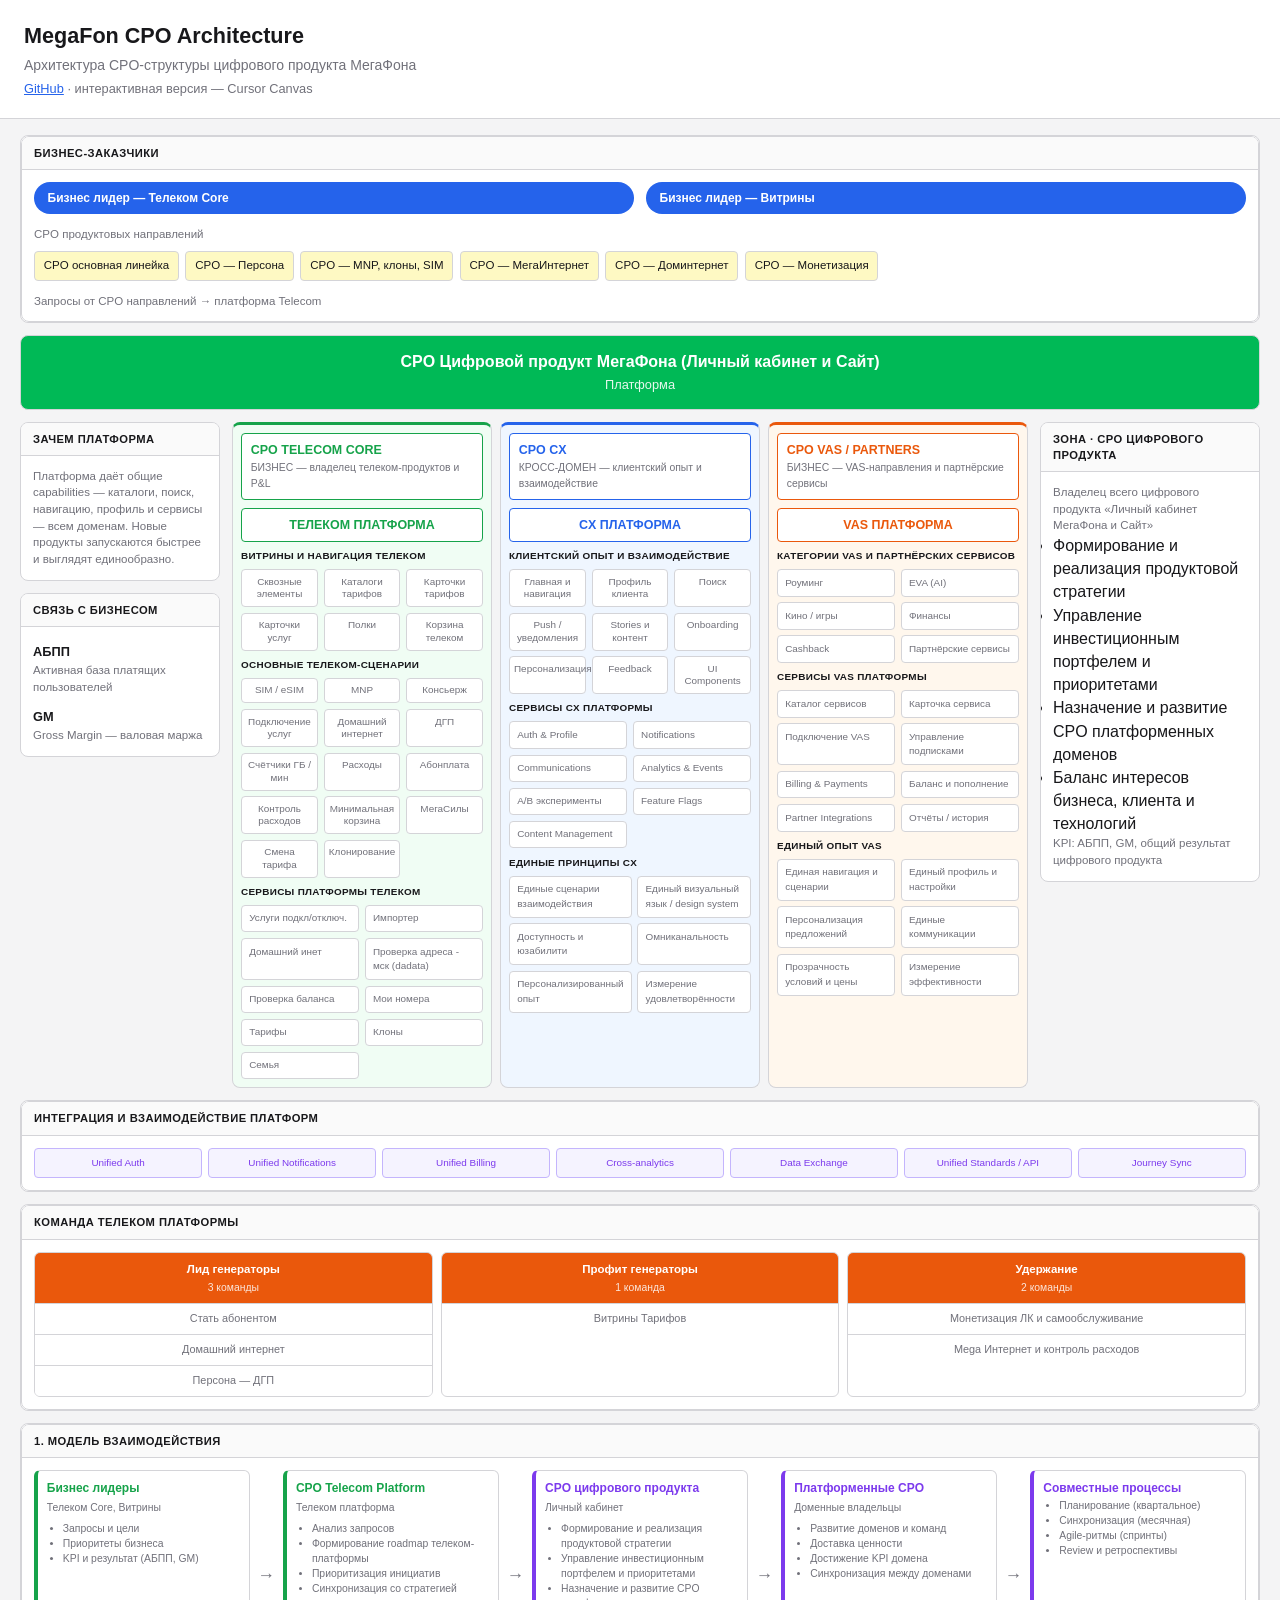
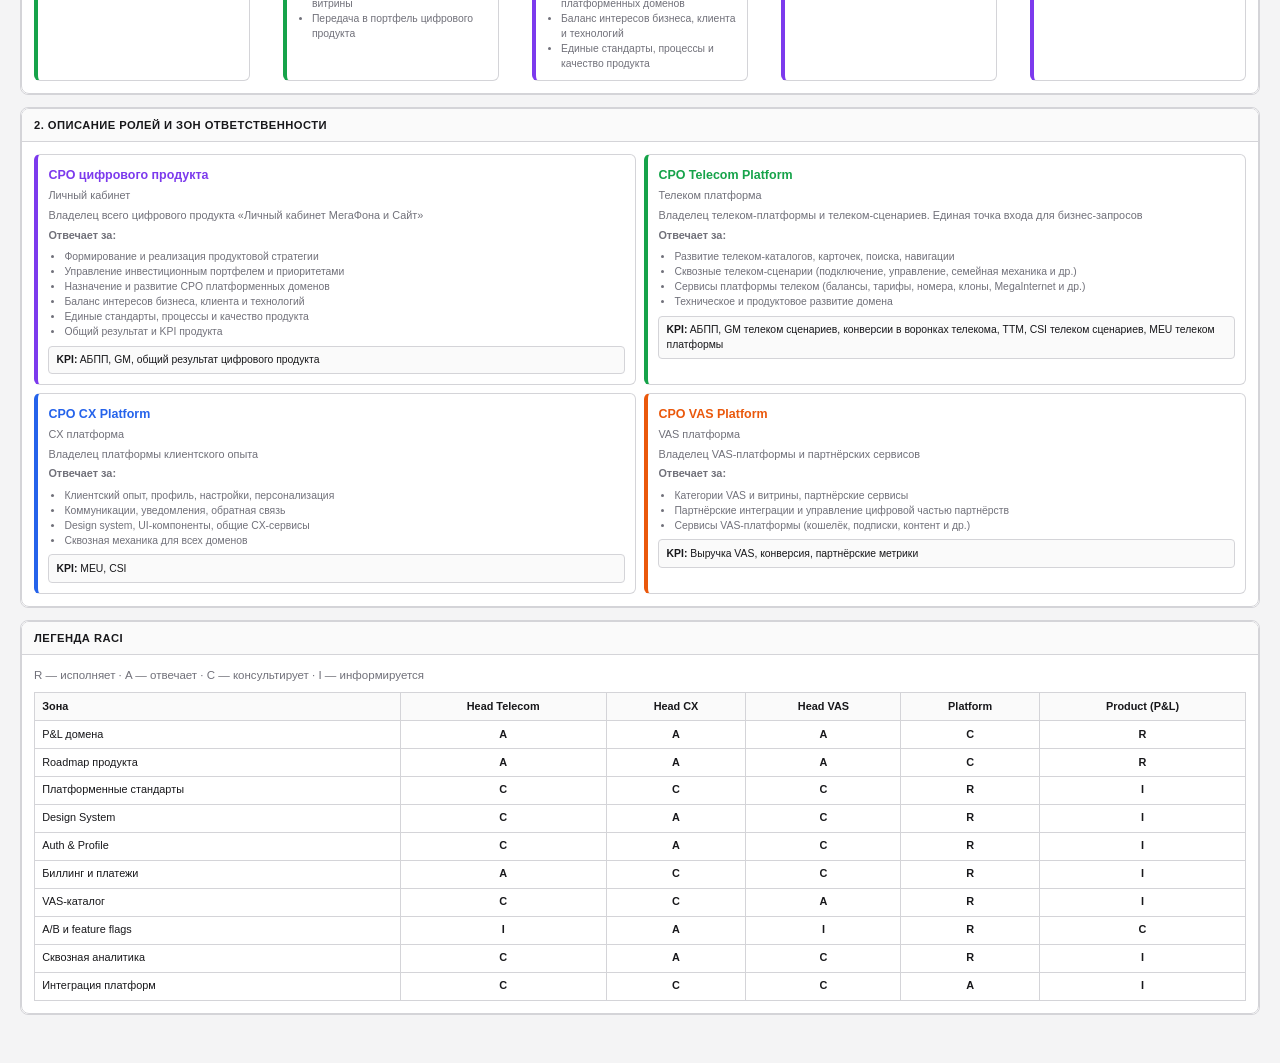
==== docs/index.html @ 0fdf632a "Add GitHub Pages static site for architecture canvas. Deploy docs/ via GitHub Actions with a read-on" ====
<!DOCTYPE html>
<html lang="ru">
<head>
  <meta charset="UTF-8">
  <meta name="viewport" content="width=device-width, initial-scale=1.0">
  <title>MegaFon CPO Architecture</title>
  <link rel="stylesheet" href="styles.css">
</head>
<body>
  <header class="page-header">
    <h1>MegaFon CPO Architecture</h1>
    <p>Архитектура CPO-структуры цифрового продукта МегаФона</p>
    <p class="meta"><a href="https://github.com/bbenicore-web/megafon-cpo-architecture-canvas">GitHub</a> · интерактивная версия — Cursor Canvas</p>
  </header>

  <main class="container">
    <section class="panel" id="business-section"></section>
    <section class="banner" id="digital-cpo"></section>

    <div class="layout-3col">
      <aside class="sidebar" id="sidebar-left"></aside>
      <div class="main-col" id="domains-section"></div>
      <aside class="sidebar" id="sidebar-right"></aside>
    </div>

    <section class="panel" id="integration-section"></section>
    <section class="panel" id="teams-section"></section>
    <section class="panel" id="flow-section"></section>
    <section class="panel" id="roles-section"></section>
    <section class="panel" id="raci-section"></section>
  </main>

  <script src="data.js"></script>
  <script src="app.js"></script>
</body>
</html>
---- docs/styles.css ----
:root {
  --bg: #f4f4f5;
  --surface: #fff;
  --border: #d4d4d8;
  --text: #18181b;
  --muted: #71717a;
  --green: #16a34a;
  --green-bg: #f0fdf4;
  --blue: #2563eb;
  --blue-bg: #eff6ff;
  --orange: #ea580c;
  --orange-bg: #fff7ed;
  --purple: #7c3aed;
  --purple-bg: #f5f3ff;
  --accent: #00b956;
}

* { box-sizing: border-box; margin: 0; padding: 0; }

body {
  font-family: -apple-system, BlinkMacSystemFont, 'Segoe UI', Roboto, sans-serif;
  background: var(--bg);
  color: var(--text);
  line-height: 1.45;
}

a { color: var(--blue); }

.page-header {
  background: var(--surface);
  border-bottom: 1px solid var(--border);
  padding: 1.25rem 1.5rem;
}

.page-header h1 { font-size: 1.35rem; font-weight: 700; }
.page-header p { color: var(--muted); font-size: 0.875rem; margin-top: 0.25rem; }
.page-header .meta { font-size: 0.8rem; }

.container {
  max-width: 1280px;
  margin: 0 auto;
  padding: 1rem 1.25rem 3rem;
  display: flex;
  flex-direction: column;
  gap: 0.75rem;
}

.panel, .banner {
  background: var(--surface);
  border: 1px solid var(--border);
  border-radius: 8px;
  overflow: hidden;
}

.panel-title {
  padding: 0.5rem 0.75rem;
  font-size: 0.7rem;
  font-weight: 600;
  letter-spacing: 0.04em;
  text-transform: uppercase;
  border-bottom: 1px solid var(--border);
  background: #fafafa;
}

.panel-body { padding: 0.75rem; }

.banner {
  background: var(--accent);
  color: #fff;
  text-align: center;
  padding: 0.85rem 1rem;
  font-weight: 700;
  font-size: 1rem;
}

.banner small { display: block; font-weight: 400; font-size: 0.8rem; opacity: 0.9; margin-top: 0.2rem; }

.layout-3col {
  display: grid;
  grid-template-columns: 200px 1fr 220px;
  gap: 0.75rem;
  align-items: start;
}

@media (max-width: 960px) {
  .layout-3col { grid-template-columns: 1fr; }
}

.sidebar, .main-col { display: flex; flex-direction: column; gap: 0.75rem; }

.chips { display: flex; flex-wrap: wrap; gap: 0.4rem; }
.chip {
  padding: 0.35rem 0.55rem;
  border-radius: 4px;
  font-size: 0.72rem;
  border: 1px solid var(--border);
  background: #fef9c3;
}

.pill {
  display: inline-block;
  padding: 0.45rem 0.85rem;
  border-radius: 999px;
  background: var(--blue);
  color: #fff;
  font-size: 0.75rem;
  font-weight: 600;
}

.grid-2 { display: grid; grid-template-columns: 1fr 1fr; gap: 0.75rem; }
.grid-3 { display: grid; grid-template-columns: repeat(3, minmax(0, 1fr)); gap: 0.5rem; }

.domains { display: grid; grid-template-columns: repeat(3, minmax(0, 1fr)); gap: 0.5rem; }
@media (max-width: 960px) { .domains { grid-template-columns: 1fr; } }

.domain {
  border-radius: 8px;
  padding: 0.5rem;
  border: 1px solid var(--border);
  border-top-width: 3px;
}

.domain.green { border-top-color: var(--green); background: var(--green-bg); }
.domain.blue { border-top-color: var(--blue); background: var(--blue-bg); }
.domain.orange { border-top-color: var(--orange); background: var(--orange-bg); }

.domain-head {
  padding: 0.45rem 0.55rem;
  border-radius: 4px;
  border: 1px solid currentColor;
  margin-bottom: 0.45rem;
  font-size: 0.72rem;
}

.domain-head strong { display: block; font-size: 0.78rem; }
.domain-head span { color: var(--muted); font-size: 0.65rem; }

.domain.green .domain-head { color: var(--green); background: #fff; }
.domain.blue .domain-head { color: var(--blue); background: #fff; }
.domain.orange .domain-head { color: var(--orange); background: #fff; }

.section-block { margin-top: 0.45rem; }
.section-block h4 {
  font-size: 0.62rem;
  font-weight: 600;
  letter-spacing: 0.03em;
  margin-bottom: 0.35rem;
  color: inherit;
}

.tile-grid { display: grid; grid-template-columns: repeat(3, minmax(0, 1fr)); gap: 0.35rem; }
.tile {
  padding: 0.35rem 0.25rem;
  border: 1px solid var(--border);
  border-radius: 4px;
  background: #fff;
  font-size: 0.62rem;
  text-align: center;
  color: var(--muted);
  line-height: 1.25;
}

.text-grid { display: grid; grid-template-columns: 1fr 1fr; gap: 0.35rem; }
.text-item {
  padding: 0.35rem 0.45rem;
  border: 1px solid var(--border);
  border-radius: 4px;
  background: #fff;
  font-size: 0.62rem;
  color: var(--muted);
}

.metric + .metric { margin-top: 0.5rem; }
.metric strong { font-size: 0.8rem; }
.metric p { font-size: 0.72rem; color: var(--muted); }

.directions { display: grid; grid-template-columns: repeat(3, 1fr); gap: 0.5rem; }
.direction {
  border: 1px solid var(--border);
  border-radius: 6px;
  overflow: hidden;
}
.direction-head {
  background: var(--orange);
  color: #fff;
  text-align: center;
  padding: 0.5rem;
  font-size: 0.72rem;
  font-weight: 600;
}
.direction-head small { display: block; font-weight: 400; font-size: 0.65rem; opacity: 0.85; margin-top: 0.15rem; }
.direction-team {
  padding: 0.45rem;
  font-size: 0.68rem;
  text-align: center;
  border-top: 1px solid var(--border);
  background: #fff;
  color: var(--muted);
}

.flow { display: flex; flex-wrap: wrap; gap: 0.35rem; align-items: stretch; }
.flow-card {
  flex: 1 1 160px;
  min-width: 140px;
  border: 1px solid var(--border);
  border-left: 4px solid var(--purple);
  border-radius: 6px;
  padding: 0.55rem;
  background: #fff;
}
.flow-card.green { border-left-color: var(--green); }
.flow-card.purple { border-left-color: var(--purple); }
.flow-card h3 { font-size: 0.75rem; color: var(--purple); }
.flow-card.green h3 { color: var(--green); }
.flow-card p { font-size: 0.65rem; color: var(--muted); margin: 0.15rem 0 0.35rem; }
.flow-card ul { padding-left: 1rem; font-size: 0.65rem; color: var(--muted); }
.flow-arrow { align-self: center; color: var(--muted); font-size: 1.1rem; padding: 0 0.15rem; }

.roles { display: grid; grid-template-columns: 1fr 1fr; gap: 0.5rem; }
@media (max-width: 720px) { .roles { grid-template-columns: 1fr; } }

.role-card {
  border: 1px solid var(--border);
  border-left: 4px solid var(--purple);
  border-radius: 6px;
  padding: 0.65rem;
  background: #fff;
}
.role-card.green { border-left-color: var(--green); }
.role-card.blue { border-left-color: var(--blue); }
.role-card.orange { border-left-color: var(--orange); }
.role-card h3 { font-size: 0.78rem; }
.role-card.green h3 { color: var(--green); }
.role-card.blue h3 { color: var(--blue); }
.role-card.orange h3 { color: var(--orange); }
.role-card.purple h3 { color: var(--purple); }
.role-card p { font-size: 0.68rem; color: var(--muted); margin: 0.25rem 0; }
.role-card ul { padding-left: 1rem; font-size: 0.65rem; color: var(--muted); margin: 0.35rem 0; }
.role-kpi {
  margin-top: 0.4rem;
  padding: 0.35rem 0.45rem;
  border-radius: 4px;
  background: #fafafa;
  border: 1px solid var(--border);
  font-size: 0.65rem;
}

table { width: 100%; border-collapse: collapse; font-size: 0.68rem; }
th, td { border: 1px solid var(--border); padding: 0.35rem 0.45rem; text-align: center; }
th { background: #fafafa; font-weight: 600; }
td:first-child, th:first-child { text-align: left; }
.raci-cell { font-weight: 700; }

.integration-grid { display: grid; grid-template-columns: repeat(7, minmax(0, 1fr)); gap: 0.35rem; }
@media (max-width: 960px) { .integration-grid { grid-template-columns: repeat(3, 1fr); } }
.integration-item {
  padding: 0.45rem 0.25rem;
  border: 1px solid #c4b5fd;
  border-radius: 4px;
  background: var(--purple-bg);
  font-size: 0.62rem;
  text-align: center;
  color: var(--purple);
}

.muted { color: var(--muted); font-size: 0.72rem; }
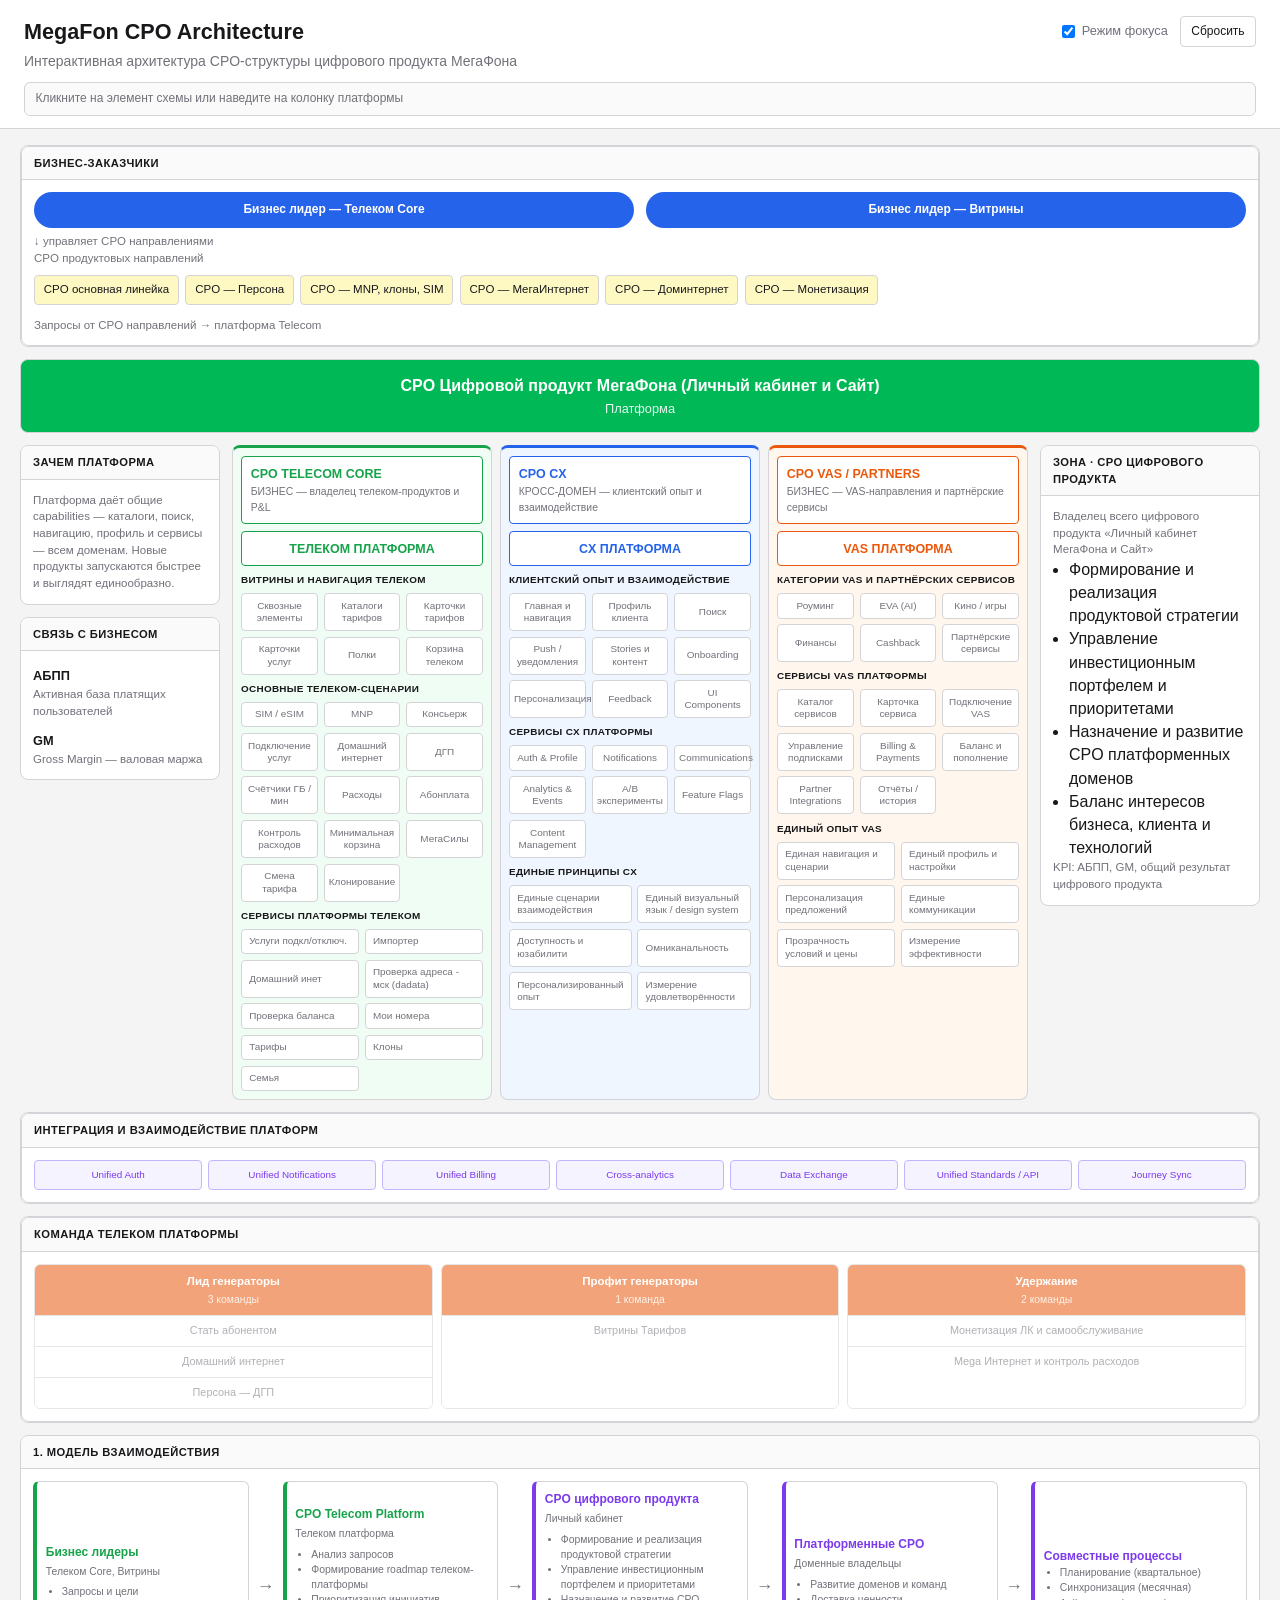
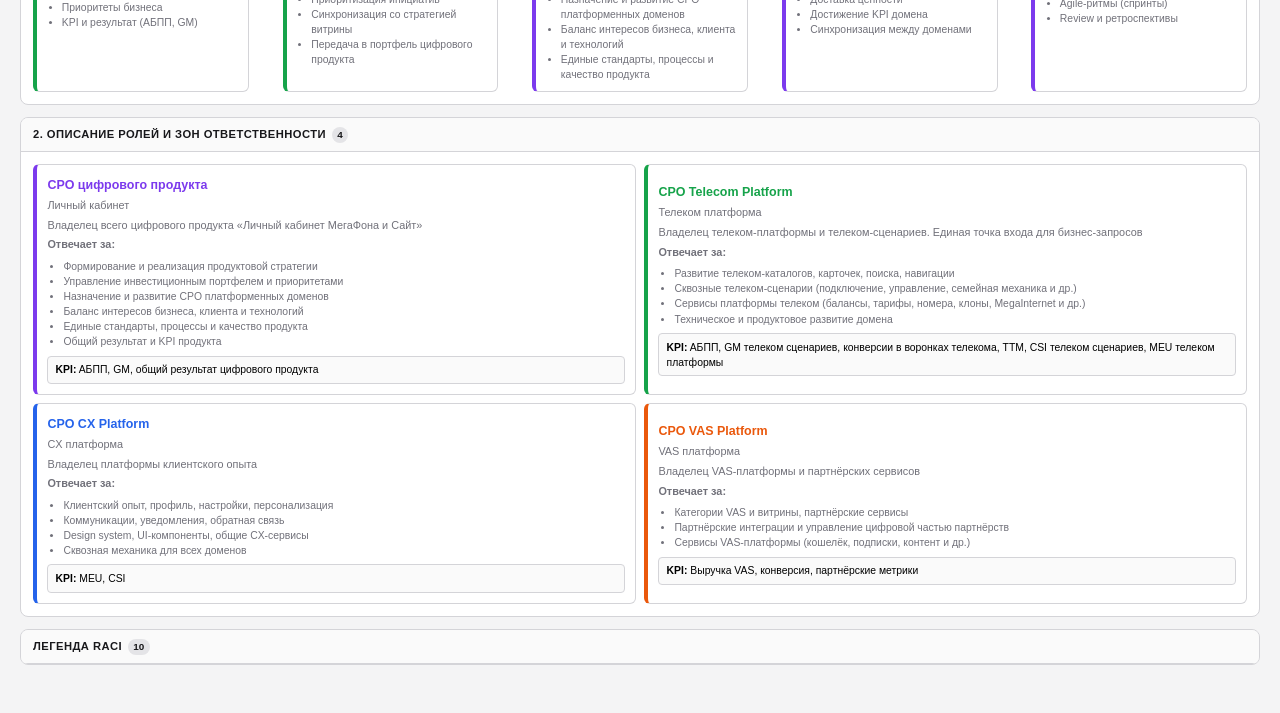
==== commit 4483c9c4: "Make GitHub Pages schema fully interactive. Add focus mode, selectable tiles and CPO roles, team hig" ====
--- a/docs/index.html
+++ b/docs/index.html
@@ -8,9 +8,14 @@
 </head>
 <body>
   <header class="page-header">
-    <h1>MegaFon CPO Architecture</h1>
-    <p>Архитектура CPO-структуры цифрового продукта МегаФона</p>
-    <p class="meta"><a href="https://github.com/bbenicore-web/megafon-cpo-architecture-canvas">GitHub</a> · интерактивная версия — Cursor Canvas</p>
+    <div class="header-row">
+      <div>
+        <h1>MegaFon CPO Architecture</h1>
+        <p>Интерактивная архитектура CPO-структуры цифрового продукта МегаФона</p>
+      </div>
+      <div class="toolbar" id="toolbar"></div>
+    </div>
+    <div class="status-bar" id="status-bar">Кликните на элемент схемы или наведите на колонку платформы</div>
   </header>
 
   <main class="container">
@@ -25,9 +30,9 @@
 
     <section class="panel" id="integration-section"></section>
     <section class="panel" id="teams-section"></section>
-    <section class="panel" id="flow-section"></section>
-    <section class="panel" id="roles-section"></section>
-    <section class="panel" id="raci-section"></section>
+    <details class="panel collapsible" id="flow-section" open></details>
+    <details class="panel collapsible" id="roles-section" open></details>
+    <details class="panel collapsible" id="raci-section"></details>
   </main>
 
   <script src="data.js"></script>
--- a/docs/styles.css
+++ b/docs/styles.css
@@ -13,6 +13,7 @@
   --purple: #7c3aed;
   --purple-bg: #f5f3ff;
   --accent: #00b956;
+  --yellow: #eab308;
 }
 
 * { box-sizing: border-box; margin: 0; padding: 0; }
@@ -24,17 +25,70 @@
   line-height: 1.45;
 }
 
-a { color: var(--blue); }
+button { font: inherit; cursor: pointer; }
 
 .page-header {
   background: var(--surface);
   border-bottom: 1px solid var(--border);
-  padding: 1.25rem 1.5rem;
+  padding: 1rem 1.5rem 0.75rem;
+  position: sticky;
+  top: 0;
+  z-index: 10;
+}
+
+.header-row {
+  display: flex;
+  justify-content: space-between;
+  align-items: flex-start;
+  gap: 1rem;
+  flex-wrap: wrap;
 }
 
 .page-header h1 { font-size: 1.35rem; font-weight: 700; }
 .page-header p { color: var(--muted); font-size: 0.875rem; margin-top: 0.25rem; }
-.page-header .meta { font-size: 0.8rem; }
+
+.toolbar {
+  display: flex;
+  align-items: center;
+  gap: 0.75rem;
+  flex-wrap: wrap;
+}
+
+.toggle {
+  display: flex;
+  align-items: center;
+  gap: 0.4rem;
+  font-size: 0.8rem;
+  color: var(--muted);
+  cursor: pointer;
+}
+
+.status-bar {
+  margin-top: 0.65rem;
+  padding: 0.45rem 0.65rem;
+  border-radius: 6px;
+  background: #fafafa;
+  border: 1px solid var(--border);
+  font-size: 0.75rem;
+  color: var(--muted);
+}
+
+.btn {
+  padding: 0.35rem 0.65rem;
+  border-radius: 4px;
+  border: 1px solid var(--border);
+  background: var(--surface);
+  font-size: 0.75rem;
+  color: var(--text);
+  transition: border-color 0.15s, background 0.15s, opacity 0.15s;
+}
+
+.btn.ghost { background: transparent; }
+.btn.active, .chip-btn.active {
+  border-color: var(--yellow);
+  background: #fefce8;
+  font-weight: 700;
+}
 
 .container {
   max-width: 1280px;
@@ -45,14 +99,14 @@
   gap: 0.75rem;
 }
 
-.panel, .banner {
+.panel, .banner, .collapsible {
   background: var(--surface);
   border: 1px solid var(--border);
   border-radius: 8px;
   overflow: hidden;
 }
 
-.panel-title {
+.panel-title, .collapsible-title {
   padding: 0.5rem 0.75rem;
   font-size: 0.7rem;
   font-weight: 600;
@@ -60,6 +114,22 @@
   text-transform: uppercase;
   border-bottom: 1px solid var(--border);
   background: #fafafa;
+  list-style: none;
+  cursor: pointer;
+}
+
+.collapsible-title::-webkit-details-marker { display: none; }
+.collapsible[open] .collapsible-title { border-bottom-color: var(--border); }
+
+.badge {
+  display: inline-block;
+  margin-left: 0.35rem;
+  padding: 0.05rem 0.35rem;
+  border-radius: 999px;
+  background: #e4e4e7;
+  font-size: 0.62rem;
+  letter-spacing: 0;
+  text-transform: none;
 }
 
 .panel-body { padding: 0.75rem; }
@@ -71,8 +141,10 @@
   padding: 0.85rem 1rem;
   font-weight: 700;
   font-size: 1rem;
-}
-
+  transition: outline 0.15s;
+}
+
+.banner.highlighted { outline: 2px solid #fff; outline-offset: -4px; }
 .banner small { display: block; font-weight: 400; font-size: 0.8rem; opacity: 0.9; margin-top: 0.2rem; }
 
 .layout-3col {
@@ -89,26 +161,35 @@
 .sidebar, .main-col { display: flex; flex-direction: column; gap: 0.75rem; }
 
 .chips { display: flex; flex-wrap: wrap; gap: 0.4rem; }
-.chip {
+
+.chip-btn {
   padding: 0.35rem 0.55rem;
   border-radius: 4px;
   font-size: 0.72rem;
   border: 1px solid var(--border);
   background: #fef9c3;
-}
-
-.pill {
-  display: inline-block;
+  color: var(--text);
+}
+
+.pill-btn {
+  display: block;
+  width: 100%;
   padding: 0.45rem 0.85rem;
   border-radius: 999px;
   background: var(--blue);
   color: #fff;
   font-size: 0.75rem;
   font-weight: 600;
-}
+  border: 2px solid transparent;
+  transition: border-color 0.15s;
+}
+
+.pill-btn.active { border-color: #fff; outline: 1px solid var(--blue); }
 
 .grid-2 { display: grid; grid-template-columns: 1fr 1fr; gap: 0.75rem; }
-.grid-3 { display: grid; grid-template-columns: repeat(3, minmax(0, 1fr)); gap: 0.5rem; }
+.leaders-row { margin-bottom: 0.35rem; }
+
+.arrow-hint.active, .muted.active { color: var(--green); font-weight: 600; }
 
 .domains { display: grid; grid-template-columns: repeat(3, minmax(0, 1fr)); gap: 0.5rem; }
 @media (max-width: 960px) { .domains { grid-template-columns: 1fr; } }
@@ -118,26 +199,32 @@
   padding: 0.5rem;
   border: 1px solid var(--border);
   border-top-width: 3px;
+  transition: opacity 0.2s, border-color 0.2s;
 }
 
 .domain.green { border-top-color: var(--green); background: var(--green-bg); }
 .domain.blue { border-top-color: var(--blue); background: var(--blue-bg); }
 .domain.orange { border-top-color: var(--orange); background: var(--orange-bg); }
 
+.domain.highlighted { border-color: currentColor; }
+.domain.dimmed { opacity: 0.42; }
+
 .domain-head {
   padding: 0.45rem 0.55rem;
   border-radius: 4px;
   border: 1px solid currentColor;
   margin-bottom: 0.45rem;
   font-size: 0.72rem;
+  background: #fff;
 }
 
 .domain-head strong { display: block; font-size: 0.78rem; }
 .domain-head span { color: var(--muted); font-size: 0.65rem; }
-
-.domain.green .domain-head { color: var(--green); background: #fff; }
-.domain.blue .domain-head { color: var(--blue); background: #fff; }
-.domain.orange .domain-head { color: var(--orange); background: #fff; }
+.platform-head { text-align: center; margin-top: 0; }
+
+.domain.green .domain-head { color: var(--green); }
+.domain.blue .domain-head { color: var(--blue); }
+.domain.orange .domain-head { color: var(--orange); }
 
 .section-block { margin-top: 0.45rem; }
 .section-block h4 {
@@ -145,11 +232,11 @@
   font-weight: 600;
   letter-spacing: 0.03em;
   margin-bottom: 0.35rem;
-  color: inherit;
 }
 
 .tile-grid { display: grid; grid-template-columns: repeat(3, minmax(0, 1fr)); gap: 0.35rem; }
-.tile {
+
+.tile, .text-item {
   padding: 0.35rem 0.25rem;
   border: 1px solid var(--border);
   border-radius: 4px;
@@ -158,28 +245,41 @@
   text-align: center;
   color: var(--muted);
   line-height: 1.25;
+  transition: border-color 0.15s, background 0.15s, opacity 0.15s;
 }
 
 .text-grid { display: grid; grid-template-columns: 1fr 1fr; gap: 0.35rem; }
-.text-item {
-  padding: 0.35rem 0.45rem;
-  border: 1px solid var(--border);
-  border-radius: 4px;
-  background: #fff;
-  font-size: 0.62rem;
-  color: var(--muted);
-}
+.text-item { padding: 0.35rem 0.45rem; text-align: left; }
+
+.tile:hover, .text-item:hover, .integration-item:hover, .flow-card:hover, .role-card:hover {
+  border-color: var(--text);
+}
+
+.tile.active, .text-item.active, .integration-item.active {
+  border-color: var(--green);
+  background: #ecfdf5;
+  color: var(--text);
+  font-weight: 600;
+}
+
+.tile.dimmed, .text-item.dimmed { opacity: 0.45; }
 
 .metric + .metric { margin-top: 0.5rem; }
 .metric strong { font-size: 0.8rem; }
 .metric p { font-size: 0.72rem; color: var(--muted); }
 
 .directions { display: grid; grid-template-columns: repeat(3, 1fr); gap: 0.5rem; }
+.muted-section { opacity: 0.55; }
+
 .direction {
   border: 1px solid var(--border);
   border-radius: 6px;
   overflow: hidden;
-}
+  transition: opacity 0.2s;
+}
+
+.direction.dimmed { opacity: 0.5; }
+
 .direction-head {
   background: var(--orange);
   color: #fff;
@@ -188,7 +288,10 @@
   font-size: 0.72rem;
   font-weight: 600;
 }
+
+.direction-head.highlighted { outline: 2px solid var(--green); outline-offset: -2px; }
 .direction-head small { display: block; font-weight: 400; font-size: 0.65rem; opacity: 0.85; margin-top: 0.15rem; }
+
 .direction-team {
   padding: 0.45rem;
   font-size: 0.68rem;
@@ -196,9 +299,19 @@
   border-top: 1px solid var(--border);
   background: #fff;
   color: var(--muted);
-}
+  transition: opacity 0.15s, border-color 0.15s, font-weight 0.15s;
+}
+
+.direction-team.highlighted {
+  border-color: var(--green);
+  color: var(--text);
+  font-weight: 700;
+}
+
+.direction-team.dimmed { opacity: 0.4; }
 
 .flow { display: flex; flex-wrap: wrap; gap: 0.35rem; align-items: stretch; }
+
 .flow-card {
   flex: 1 1 160px;
   min-width: 140px;
@@ -207,13 +320,19 @@
   border-radius: 6px;
   padding: 0.55rem;
   background: #fff;
-}
+  text-align: left;
+  transition: opacity 0.2s, border-color 0.15s, background 0.15s;
+}
+
 .flow-card.green { border-left-color: var(--green); }
 .flow-card.purple { border-left-color: var(--purple); }
-.flow-card h3 { font-size: 0.75rem; color: var(--purple); }
+.flow-card.active { background: #faf5ff; border-color: var(--purple); }
+.flow-card.green.active { background: var(--green-bg); border-color: var(--green); }
+.flow-card.dimmed { opacity: 0.45; }
+.flow-card h3 { font-size: 0.75rem; color: var(--purple); pointer-events: none; }
 .flow-card.green h3 { color: var(--green); }
-.flow-card p { font-size: 0.65rem; color: var(--muted); margin: 0.15rem 0 0.35rem; }
-.flow-card ul { padding-left: 1rem; font-size: 0.65rem; color: var(--muted); }
+.flow-card p { font-size: 0.65rem; color: var(--muted); margin: 0.15rem 0 0.35rem; pointer-events: none; }
+.flow-card ul { padding-left: 1rem; font-size: 0.65rem; color: var(--muted); pointer-events: none; }
 .flow-arrow { align-self: center; color: var(--muted); font-size: 1.1rem; padding: 0 0.15rem; }
 
 .roles { display: grid; grid-template-columns: 1fr 1fr; gap: 0.5rem; }
@@ -225,17 +344,23 @@
   border-radius: 6px;
   padding: 0.65rem;
   background: #fff;
-}
+  text-align: left;
+  transition: opacity 0.2s, border-color 0.15s, background 0.15s;
+}
+
 .role-card.green { border-left-color: var(--green); }
 .role-card.blue { border-left-color: var(--blue); }
 .role-card.orange { border-left-color: var(--orange); }
-.role-card h3 { font-size: 0.78rem; }
+.role-card.active { background: #fafafa; }
+.role-card.dimmed { opacity: 0.45; }
+.role-card h3 { font-size: 0.78rem; pointer-events: none; }
 .role-card.green h3 { color: var(--green); }
 .role-card.blue h3 { color: var(--blue); }
 .role-card.orange h3 { color: var(--orange); }
 .role-card.purple h3 { color: var(--purple); }
-.role-card p { font-size: 0.68rem; color: var(--muted); margin: 0.25rem 0; }
-.role-card ul { padding-left: 1rem; font-size: 0.65rem; color: var(--muted); margin: 0.35rem 0; }
+.role-card p { font-size: 0.68rem; color: var(--muted); margin: 0.25rem 0; pointer-events: none; }
+.role-card ul { padding-left: 1rem; font-size: 0.65rem; color: var(--muted); margin: 0.35rem 0; pointer-events: none; }
+
 .role-kpi {
   margin-top: 0.4rem;
   padding: 0.35rem 0.45rem;
@@ -243,6 +368,24 @@
   background: #fafafa;
   border: 1px solid var(--border);
   font-size: 0.65rem;
+  pointer-events: none;
+}
+
+.raci-toolbar {
+  display: flex;
+  justify-content: space-between;
+  align-items: center;
+  gap: 0.75rem;
+  flex-wrap: wrap;
+  margin-bottom: 0.5rem;
+}
+
+#raci-filter {
+  padding: 0.3rem 0.5rem;
+  border-radius: 4px;
+  border: 1px solid var(--border);
+  font-size: 0.75rem;
+  background: #fff;
 }
 
 table { width: 100%; border-collapse: collapse; font-size: 0.68rem; }
@@ -250,9 +393,19 @@
 th { background: #fafafa; font-weight: 600; }
 td:first-child, th:first-child { text-align: left; }
 .raci-cell { font-weight: 700; }
-
-.integration-grid { display: grid; grid-template-columns: repeat(7, minmax(0, 1fr)); gap: 0.35rem; }
+.raci-cell.match { background: #fef9c3; }
+
+.integration-grid {
+  display: grid;
+  grid-template-columns: repeat(7, minmax(0, 1fr));
+  gap: 0.35rem;
+  transition: opacity 0.2s;
+}
+
+.integration-grid.dimmed { opacity: 0.42; }
+
 @media (max-width: 960px) { .integration-grid { grid-template-columns: repeat(3, 1fr); } }
+
 .integration-item {
   padding: 0.45rem 0.25rem;
   border: 1px solid #c4b5fd;
@@ -261,6 +414,15 @@
   font-size: 0.62rem;
   text-align: center;
   color: var(--purple);
+  transition: border-color 0.15s, background 0.15s;
+}
+
+.integration-item.active {
+  border-color: var(--purple);
+  background: #ede9fe;
+  font-weight: 600;
 }
 
 .muted { color: var(--muted); font-size: 0.72rem; }
+
+.sidebar ul, .role-card ul { padding-left: 1rem; }
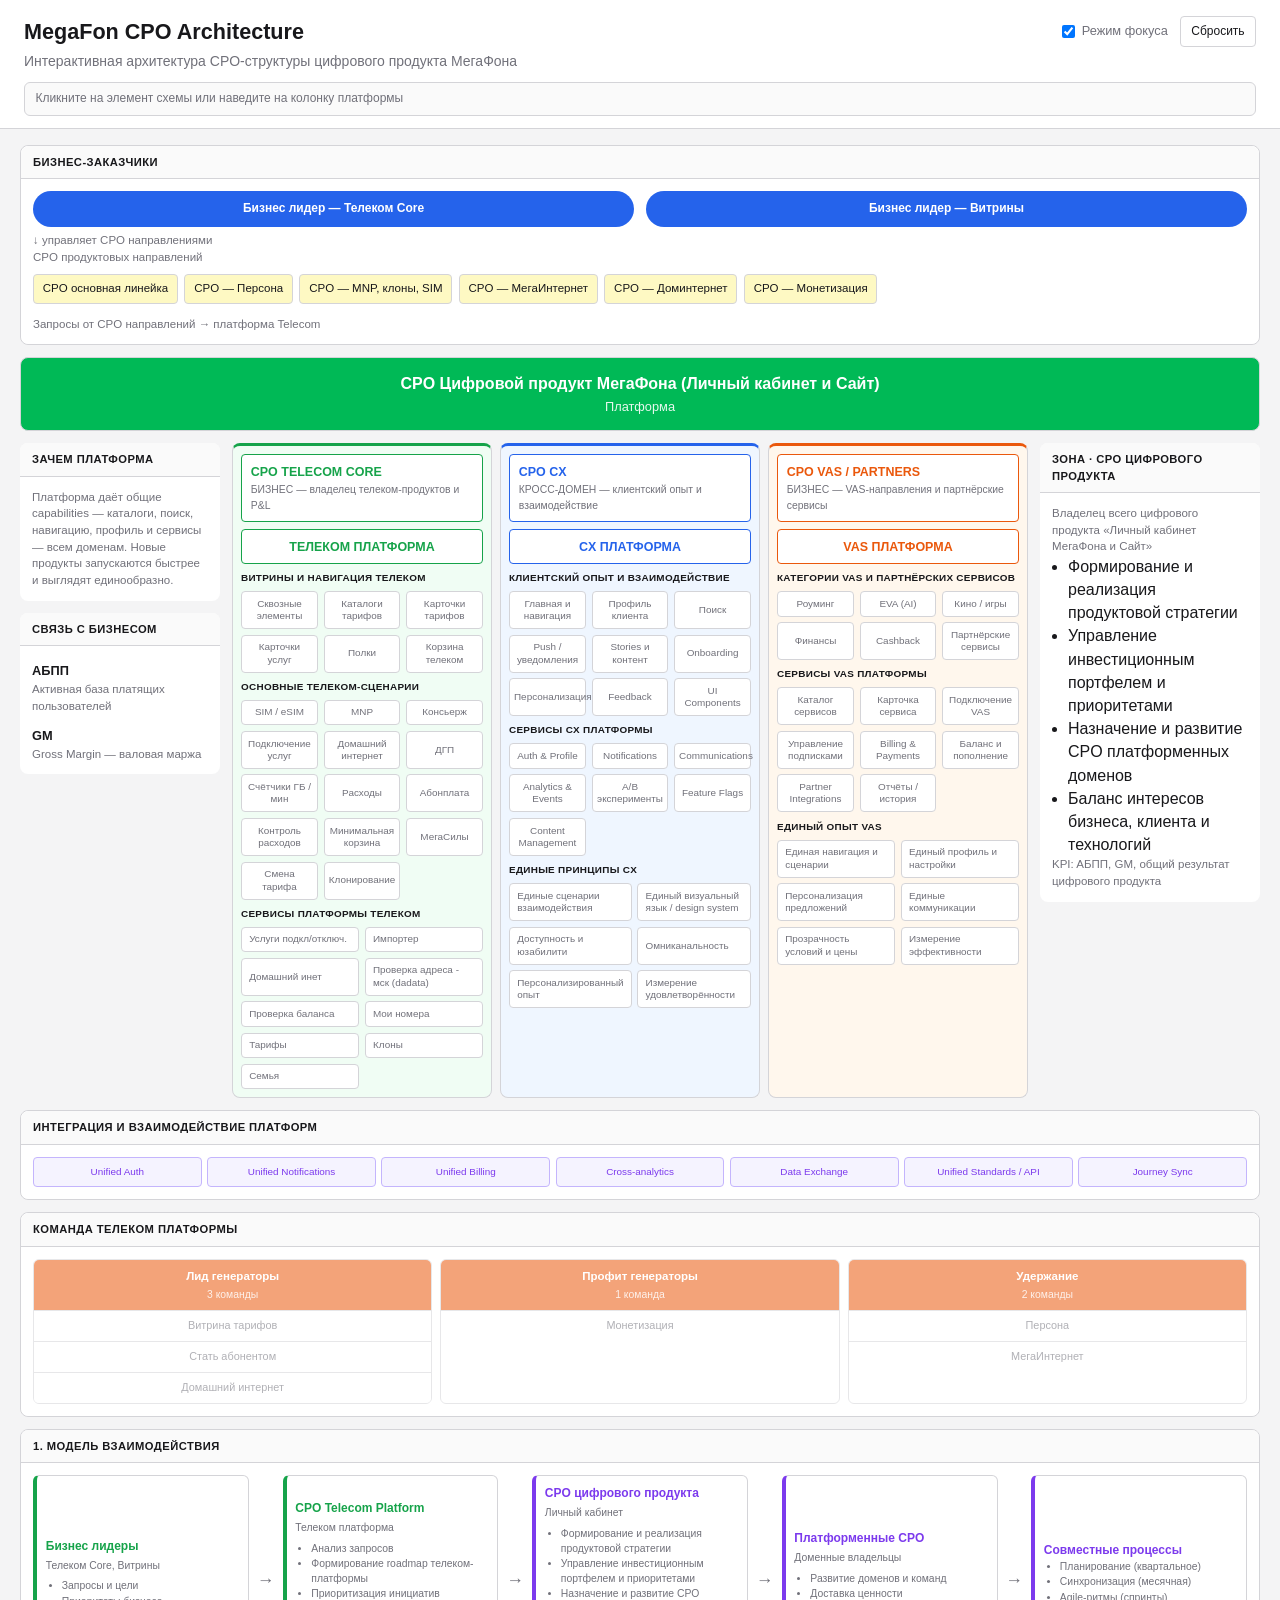
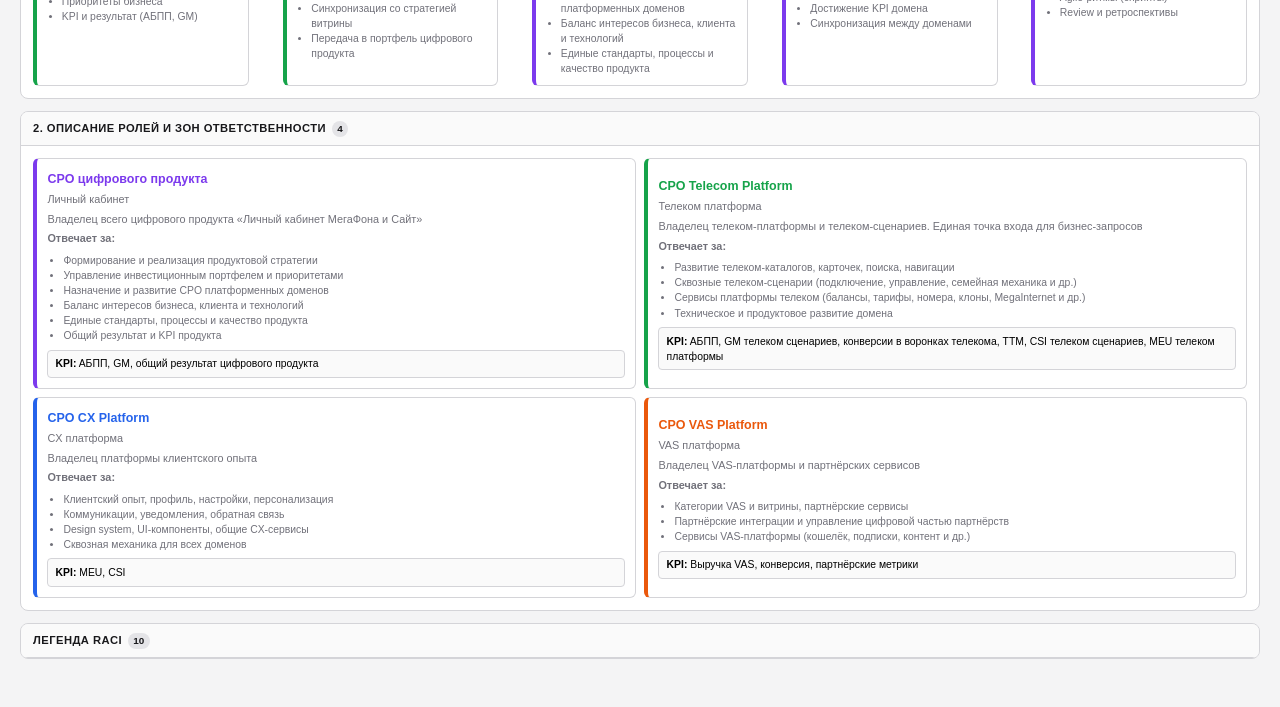
==== commit da1ee050: "Add WYSIWYG editor mode for architecture schema Enable visual editing via ?edit=1 query parameter wi" ====
--- a/docs/index.html
+++ b/docs/index.html
@@ -36,6 +36,8 @@
   </main>
 
   <script src="data.js"></script>
+  <script>window.EDIT_MODE = new URLSearchParams(location.search).has('edit');</script>
   <script src="app.js"></script>
+  <script src="edit.js"></script>
 </body>
 </html>
--- a/docs/styles.css
+++ b/docs/styles.css
@@ -99,12 +99,14 @@
   gap: 0.75rem;
 }
 
-.panel, .banner, .collapsible {
+.panel, .banner, .collapsible, .panel-inner {
   background: var(--surface);
   border: 1px solid var(--border);
   border-radius: 8px;
   overflow: hidden;
 }
+
+.panel-inner { border: none; }
 
 .panel-title, .collapsible-title {
   padding: 0.5rem 0.75rem;
@@ -426,3 +428,177 @@
 .muted { color: var(--muted); font-size: 0.72rem; }
 
 .sidebar ul, .role-card ul { padding-left: 1rem; }
+
+/* WYSIWYG edit mode */
+body.edit-mode { padding-bottom: 1rem; }
+
+.edit-toolbar {
+  display: flex;
+  align-items: center;
+  gap: 0.5rem;
+  flex-wrap: wrap;
+  width: 100%;
+  margin-top: 0.75rem;
+  padding: 0.55rem 0.65rem;
+  border-radius: 8px;
+  background: #fef9c3;
+  border: 1px solid #fde047;
+}
+
+.edit-badge {
+  font-size: 0.65rem;
+  font-weight: 700;
+  letter-spacing: 0.06em;
+  padding: 0.2rem 0.45rem;
+  border-radius: 4px;
+  background: #eab308;
+  color: #422006;
+}
+
+.edit-hint {
+  font-size: 0.72rem;
+  color: #713f12;
+  flex: 1;
+  min-width: 140px;
+}
+
+.edit-toolbar-actions {
+  display: flex;
+  flex-wrap: wrap;
+  gap: 0.35rem;
+  align-items: center;
+}
+
+.import-label { cursor: pointer; margin: 0; }
+
+body.edit-mode [data-edit-path] {
+  cursor: pointer;
+  position: relative;
+  outline: 1px dashed transparent;
+  outline-offset: 2px;
+  transition: outline-color 0.15s, background 0.15s;
+}
+
+body.edit-mode [data-edit-path]:hover {
+  outline-color: #eab308;
+  background: rgba(254, 249, 195, 0.55) !important;
+}
+
+body.edit-mode [data-edit-path].edit-selected {
+  outline: 2px solid #ca8a04;
+  background: #fef9c3 !important;
+}
+
+.edit-panel {
+  position: fixed;
+  top: 0;
+  right: 0;
+  width: min(360px, 92vw);
+  height: 100vh;
+  background: var(--surface);
+  border-left: 1px solid var(--border);
+  box-shadow: -8px 0 24px rgba(0, 0, 0, 0.08);
+  z-index: 100;
+  display: flex;
+  flex-direction: column;
+}
+
+.edit-panel.hidden { display: none; }
+
+.edit-panel-head {
+  display: flex;
+  justify-content: space-between;
+  align-items: center;
+  padding: 0.75rem 1rem;
+  border-bottom: 1px solid var(--border);
+  background: #fafafa;
+}
+
+.edit-close {
+  border: none;
+  background: transparent;
+  font-size: 1.35rem;
+  line-height: 1;
+  color: var(--muted);
+  padding: 0 0.25rem;
+}
+
+.edit-panel-body {
+  flex: 1;
+  overflow: auto;
+  padding: 1rem;
+  display: flex;
+  flex-direction: column;
+  gap: 0.65rem;
+}
+
+.edit-panel-foot {
+  display: flex;
+  gap: 0.5rem;
+  padding: 0.75rem 1rem;
+  border-top: 1px solid var(--border);
+}
+
+.edit-path {
+  font-size: 0.65rem;
+  color: var(--muted);
+  word-break: break-all;
+  font-family: ui-monospace, monospace;
+}
+
+.edit-field {
+  display: flex;
+  flex-direction: column;
+  gap: 0.25rem;
+  font-size: 0.75rem;
+}
+
+.edit-field span { color: var(--muted); font-weight: 600; }
+
+.edit-input {
+  padding: 0.45rem 0.55rem;
+  border: 1px solid var(--border);
+  border-radius: 6px;
+  font: inherit;
+  font-size: 0.8rem;
+  resize: vertical;
+}
+
+.edit-add-btn {
+  margin-top: 0.35rem;
+  width: 100%;
+  padding: 0.35rem;
+  border: 1px dashed #ca8a04;
+  border-radius: 4px;
+  background: #fffbeb;
+  color: #92400e;
+  font-size: 0.68rem;
+}
+
+.edit-add-raci { margin-bottom: 0.5rem; }
+
+.edit-toast {
+  position: fixed;
+  bottom: 1.25rem;
+  left: 50%;
+  transform: translateX(-50%) translateY(12px);
+  background: #18181b;
+  color: #fff;
+  padding: 0.55rem 0.85rem;
+  border-radius: 8px;
+  font-size: 0.78rem;
+  opacity: 0;
+  pointer-events: none;
+  transition: opacity 0.2s, transform 0.2s;
+  z-index: 200;
+}
+
+.edit-toast.visible {
+  opacity: 1;
+  transform: translateX(-50%) translateY(0);
+}
+
+@media (max-width: 720px) {
+  body.edit-mode .container { margin-right: 0; }
+  .edit-panel { width: 100vw; }
+}
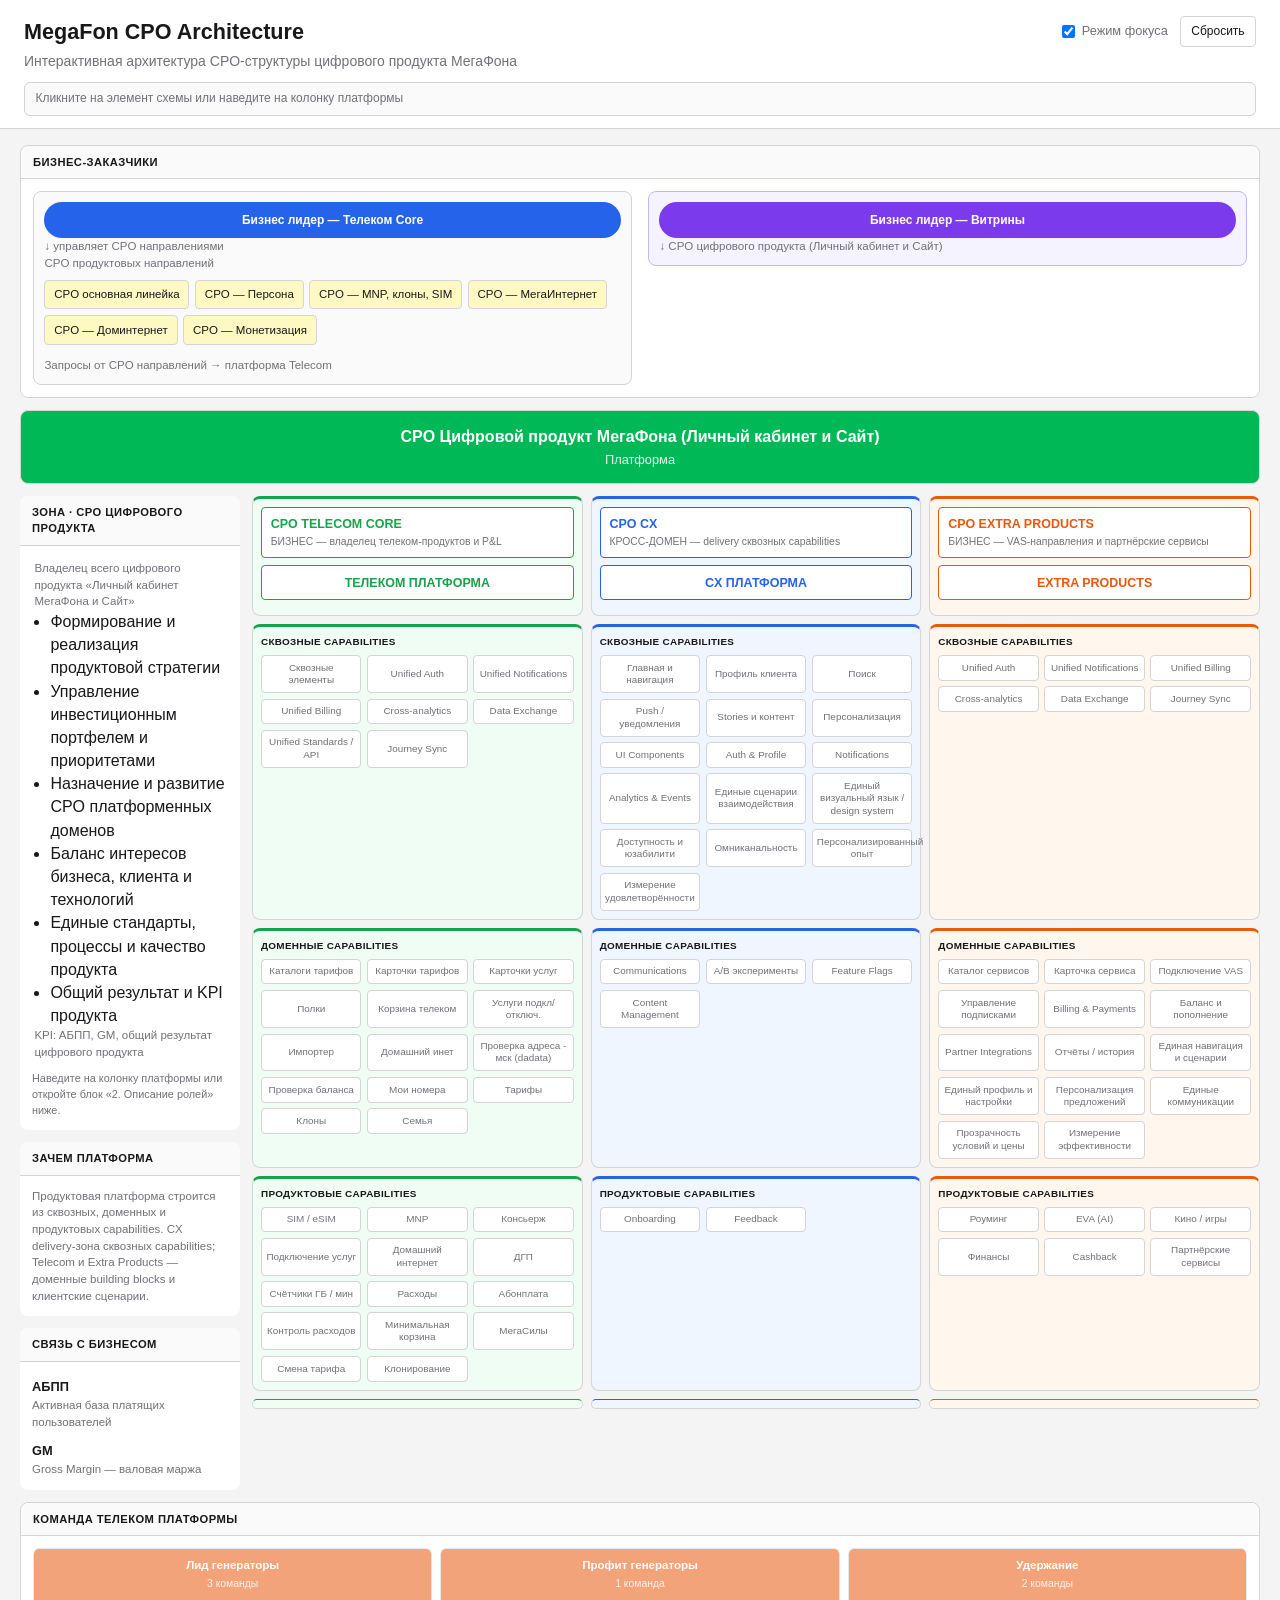
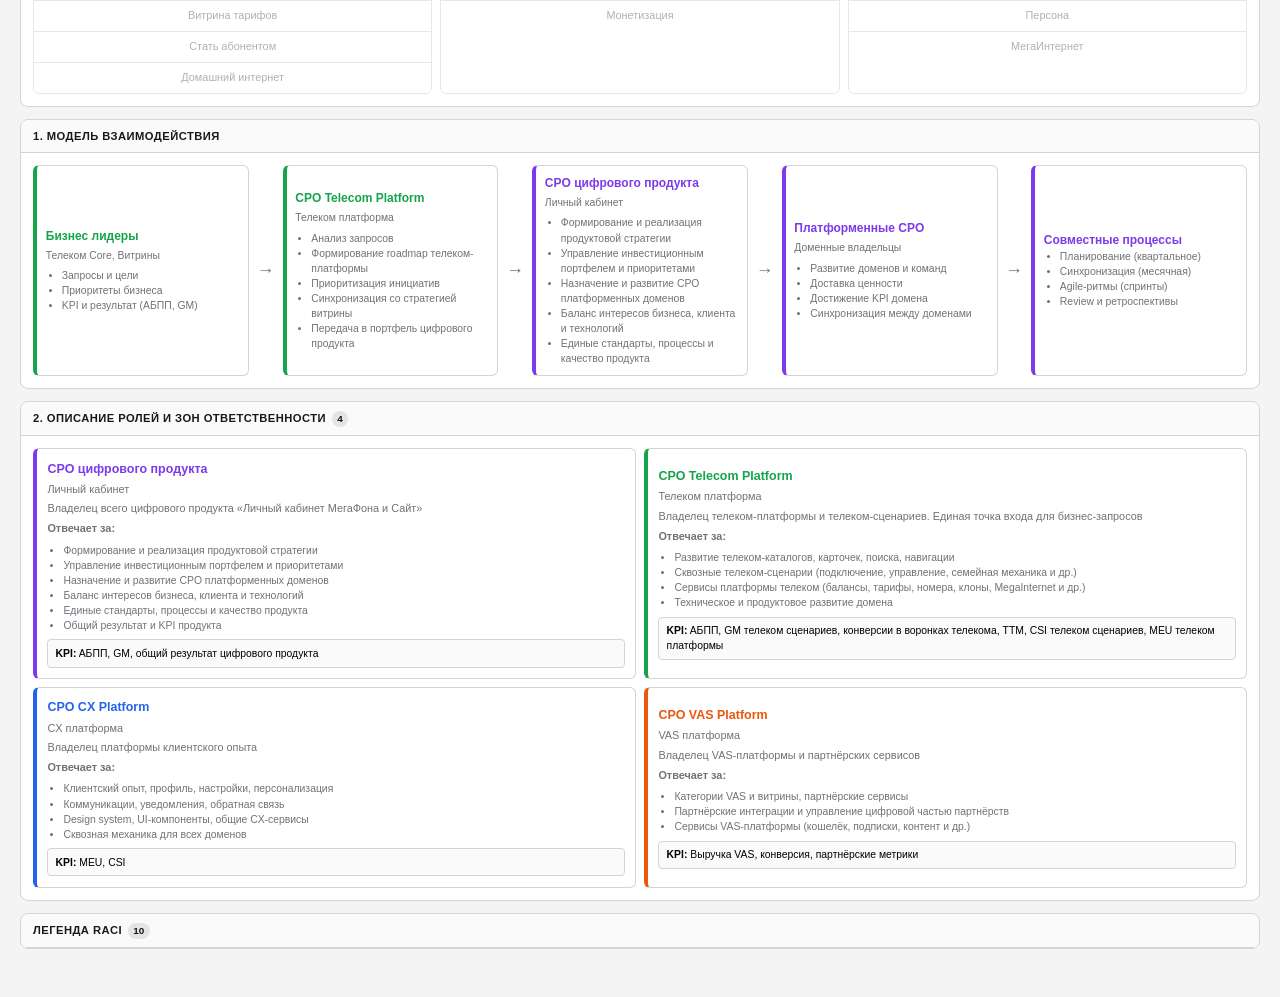
==== commit 64807975: "Move zone sidebar left and stretch platforms to full width Replace three-column layout with zone on " ====
--- a/docs/index.html
+++ b/docs/index.html
@@ -22,10 +22,9 @@
     <section class="panel" id="business-section"></section>
     <section class="banner" id="digital-cpo"></section>
 
-    <div class="layout-3col">
-      <aside class="sidebar" id="sidebar-left"></aside>
+    <div class="layout-platforms">
+      <aside class="sidebar sidebar-zone" id="sidebar-left"></aside>
       <div class="main-col" id="domains-section"></div>
-      <aside class="sidebar" id="sidebar-right"></aside>
     </div>
 
     <section class="panel" id="integration-section"></section>
--- a/docs/styles.css
+++ b/docs/styles.css
@@ -149,18 +149,22 @@
 .banner.highlighted { outline: 2px solid #fff; outline-offset: -4px; }
 .banner small { display: block; font-weight: 400; font-size: 0.8rem; opacity: 0.9; margin-top: 0.2rem; }
 
-.layout-3col {
+.layout-3col,
+.layout-platforms {
   display: grid;
-  grid-template-columns: 200px 1fr 220px;
+  grid-template-columns: 220px minmax(0, 1fr);
   gap: 0.75rem;
   align-items: start;
 }
 
 @media (max-width: 960px) {
-  .layout-3col { grid-template-columns: 1fr; }
+  .layout-3col,
+  .layout-platforms { grid-template-columns: 1fr; }
 }
 
 .sidebar, .main-col { display: flex; flex-direction: column; gap: 0.75rem; }
+.sidebar-zone { min-width: 0; }
+.main-col { min-width: 0; width: 100%; }
 
 .chips { display: flex; flex-wrap: wrap; gap: 0.4rem; }
 
@@ -191,12 +195,47 @@
 .grid-2 { display: grid; grid-template-columns: 1fr 1fr; gap: 0.75rem; }
 .leaders-row { margin-bottom: 0.35rem; }
 
+.business-split {
+  display: grid;
+  grid-template-columns: 1fr 1fr;
+  gap: 1rem;
+  align-items: start;
+}
+
+@media (max-width: 720px) {
+  .business-split { grid-template-columns: 1fr; }
+}
+
+.business-leader-col {
+  padding: 0.65rem;
+  border: 1px solid var(--border);
+  border-radius: 8px;
+  background: #fafafa;
+}
+
+.business-leader-col-vitriny {
+  background: var(--purple-bg, #f5f3ff);
+  border-color: #c4b5fd;
+}
+
+.pill-btn-vitriny {
+  background: var(--purple, #7c3aed);
+}
+
+.business-leader-col .chips {
+  display: flex;
+  flex-wrap: wrap;
+  gap: 0.35rem;
+}
+
 .arrow-hint.active, .muted.active { color: var(--green); font-weight: 600; }
 
-.domains { display: grid; grid-template-columns: repeat(3, minmax(0, 1fr)); gap: 0.5rem; }
+.domains { display: grid; grid-template-columns: repeat(3, minmax(0, 1fr)); gap: 0.5rem; width: 100%; }
+.domains-sync { align-items: stretch; }
 @media (max-width: 960px) { .domains { grid-template-columns: 1fr; } }
 
-.domain {
+.domain,
+.domain-cell {
   border-radius: 8px;
   padding: 0.5rem;
   border: 1px solid var(--border);
@@ -204,12 +243,24 @@
   transition: opacity 0.2s, border-color 0.2s;
 }
 
-.domain.green { border-top-color: var(--green); background: var(--green-bg); }
-.domain.blue { border-top-color: var(--blue); background: var(--blue-bg); }
-.domain.orange { border-top-color: var(--orange); background: var(--orange-bg); }
-
-.domain.highlighted { border-color: currentColor; }
-.domain.dimmed { opacity: 0.42; }
+.domain.green,
+.domain-cell.green { border-top-color: var(--green); background: var(--green-bg); }
+.domain.blue,
+.domain-cell.blue { border-top-color: var(--blue); background: var(--blue-bg); }
+.domain.orange,
+.domain-cell.orange { border-top-color: var(--orange); background: var(--orange-bg); }
+
+.domain.highlighted,
+.domain-cell.highlighted { border-color: currentColor; }
+.domain.dimmed,
+.domain-cell.dimmed { opacity: 0.42; }
+
+.domain-head-cell { margin-bottom: 0; }
+.domain-footer {
+  padding-top: 0;
+  min-height: 0;
+  border-top-width: 1px;
+}
 
 .domain-head {
   padding: 0.45rem 0.55rem;
@@ -224,19 +275,41 @@
 .domain-head span { color: var(--muted); font-size: 0.65rem; }
 .platform-head { text-align: center; margin-top: 0; }
 
-.domain.green .domain-head { color: var(--green); }
-.domain.blue .domain-head { color: var(--blue); }
-.domain.orange .domain-head { color: var(--orange); }
-
-.section-block { margin-top: 0.45rem; }
+.domain.green .domain-head,
+.domain-cell.green .domain-head { color: var(--green); }
+.domain.blue .domain-head,
+.domain-cell.blue .domain-head { color: var(--blue); }
+.domain.orange .domain-head,
+.domain-cell.orange .domain-head { color: var(--orange); }
+
+.section-block {
+  margin-top: 0;
+  display: flex;
+  flex-direction: column;
+  height: 100%;
+  min-height: 0;
+}
+.section-block--empty {
+  min-height: 0.35rem;
+  padding: 0.25rem;
+  opacity: 0.35;
+  pointer-events: none;
+}
 .section-block h4 {
   font-size: 0.62rem;
   font-weight: 600;
   letter-spacing: 0.03em;
   margin-bottom: 0.35rem;
-}
-
-.tile-grid { display: grid; grid-template-columns: repeat(3, minmax(0, 1fr)); gap: 0.35rem; }
+  flex-shrink: 0;
+}
+
+.tile-grid {
+  display: grid;
+  grid-template-columns: repeat(3, minmax(0, 1fr));
+  gap: 0.35rem;
+  flex: 1;
+  align-content: start;
+}
 
 .tile, .text-item {
   padding: 0.35rem 0.25rem;
@@ -250,7 +323,13 @@
   transition: border-color 0.15s, background 0.15s, opacity 0.15s;
 }
 
-.text-grid { display: grid; grid-template-columns: 1fr 1fr; gap: 0.35rem; }
+.text-grid {
+  display: grid;
+  grid-template-columns: 1fr 1fr;
+  gap: 0.35rem;
+  flex: 1;
+  align-content: start;
+}
 .text-item { padding: 0.35rem 0.45rem; text-align: left; }
 
 .tile:hover, .text-item:hover, .integration-item:hover, .flow-card:hover, .role-card:hover {
@@ -575,7 +654,156 @@
   font-size: 0.68rem;
 }
 
+.edit-section-actions {
+  display: flex;
+  justify-content: flex-end;
+  gap: 0.35rem;
+  margin-bottom: 0.25rem;
+}
+
+.edit-del-btn {
+  padding: 0.15rem 0.4rem;
+  border: 1px solid #fca5a5;
+  border-radius: 4px;
+  background: #fef2f2;
+  color: #b91c1c;
+  font-size: 0.62rem;
+}
+
+.edit-del-btn:hover {
+  background: #fee2e2;
+  border-color: #ef4444;
+}
+
+.edit-block-title-wrap {
+  display: flex;
+  align-items: center;
+  justify-content: space-between;
+  gap: 0.5rem;
+}
+
+.edit-block-title-wrap .edit-block-del {
+  flex-shrink: 0;
+}
+
+.edit-block-head {
+  display: flex;
+  align-items: center;
+  justify-content: space-between;
+  gap: 0.5rem;
+  margin-bottom: 0.5rem;
+  padding: 0.35rem 0.5rem;
+  border: 1px dashed #cbd5e1;
+  border-radius: 6px;
+  font-size: 0.72rem;
+  font-weight: 600;
+  color: var(--muted);
+}
+
+.edit-block-banner {
+  position: relative;
+  padding-top: 1.5rem;
+}
+
+.edit-block-banner .edit-block-del {
+  position: absolute;
+  top: 0.35rem;
+  right: 0.35rem;
+}
+
+.edit-hidden-block-strip {
+  display: flex;
+  align-items: center;
+  justify-content: space-between;
+  gap: 0.75rem;
+  padding: 0.6rem 0.85rem;
+  margin-bottom: 0.75rem;
+  border: 1px dashed #94a3b8;
+  background: #f8fafc;
+  font-size: 0.72rem;
+}
+
+.edit-meta {
+  font-size: 0.68rem;
+  color: var(--muted);
+}
+
+#edit-delete {
+  color: #b91c1c;
+  border-color: #fca5a5;
+}
+
+#edit-delete:hover {
+  background: #fef2f2;
+}
+
 .edit-add-raci { margin-bottom: 0.5rem; }
+
+.edit-block-actions {
+  display: flex;
+  flex-wrap: wrap;
+  gap: 0.35rem;
+  margin-top: 0.5rem;
+}
+
+.edit-add-section { margin-top: 0.35rem; }
+
+.sidebar-hint { margin-top: 0.5rem; font-size: 0.68rem; }
+
+.sidebar-zone-body {
+  display: block;
+  padding: 0.15rem;
+  border-radius: 4px;
+}
+
+.edit-zone-pin {
+  display: flex;
+  flex-wrap: wrap;
+  gap: 0.5rem;
+  align-items: center;
+  padding: 0.45rem 0.65rem;
+  margin-bottom: 0.5rem;
+  background: #eff6ff;
+  border: 1px solid #93c5fd;
+  border-radius: 6px;
+  font-size: 0.72rem;
+}
+
+.edit-zone-label {
+  display: flex;
+  align-items: center;
+  gap: 0.35rem;
+  color: #1e3a8a;
+}
+
+.edit-zone-label.freeze-label span {
+  font-weight: 600;
+}
+
+.edit-zone-pin select {
+  padding: 0.2rem 0.35rem;
+  border: 1px solid #93c5fd;
+  border-radius: 4px;
+  font-size: 0.72rem;
+  background: #fff;
+}
+
+.edit-zone-pin select:disabled {
+  opacity: 0.5;
+}
+
+body.edit-mode .page-header h1,
+body.edit-mode .page-header p {
+  outline: 1px dashed transparent;
+  outline-offset: 2px;
+  border-radius: 4px;
+}
+
+body.edit-mode .page-header h1:hover,
+body.edit-mode .page-header p:hover {
+  outline-color: #eab308;
+  background: rgba(254, 249, 195, 0.35);
+}
 
 .edit-toast {
   position: fixed;
